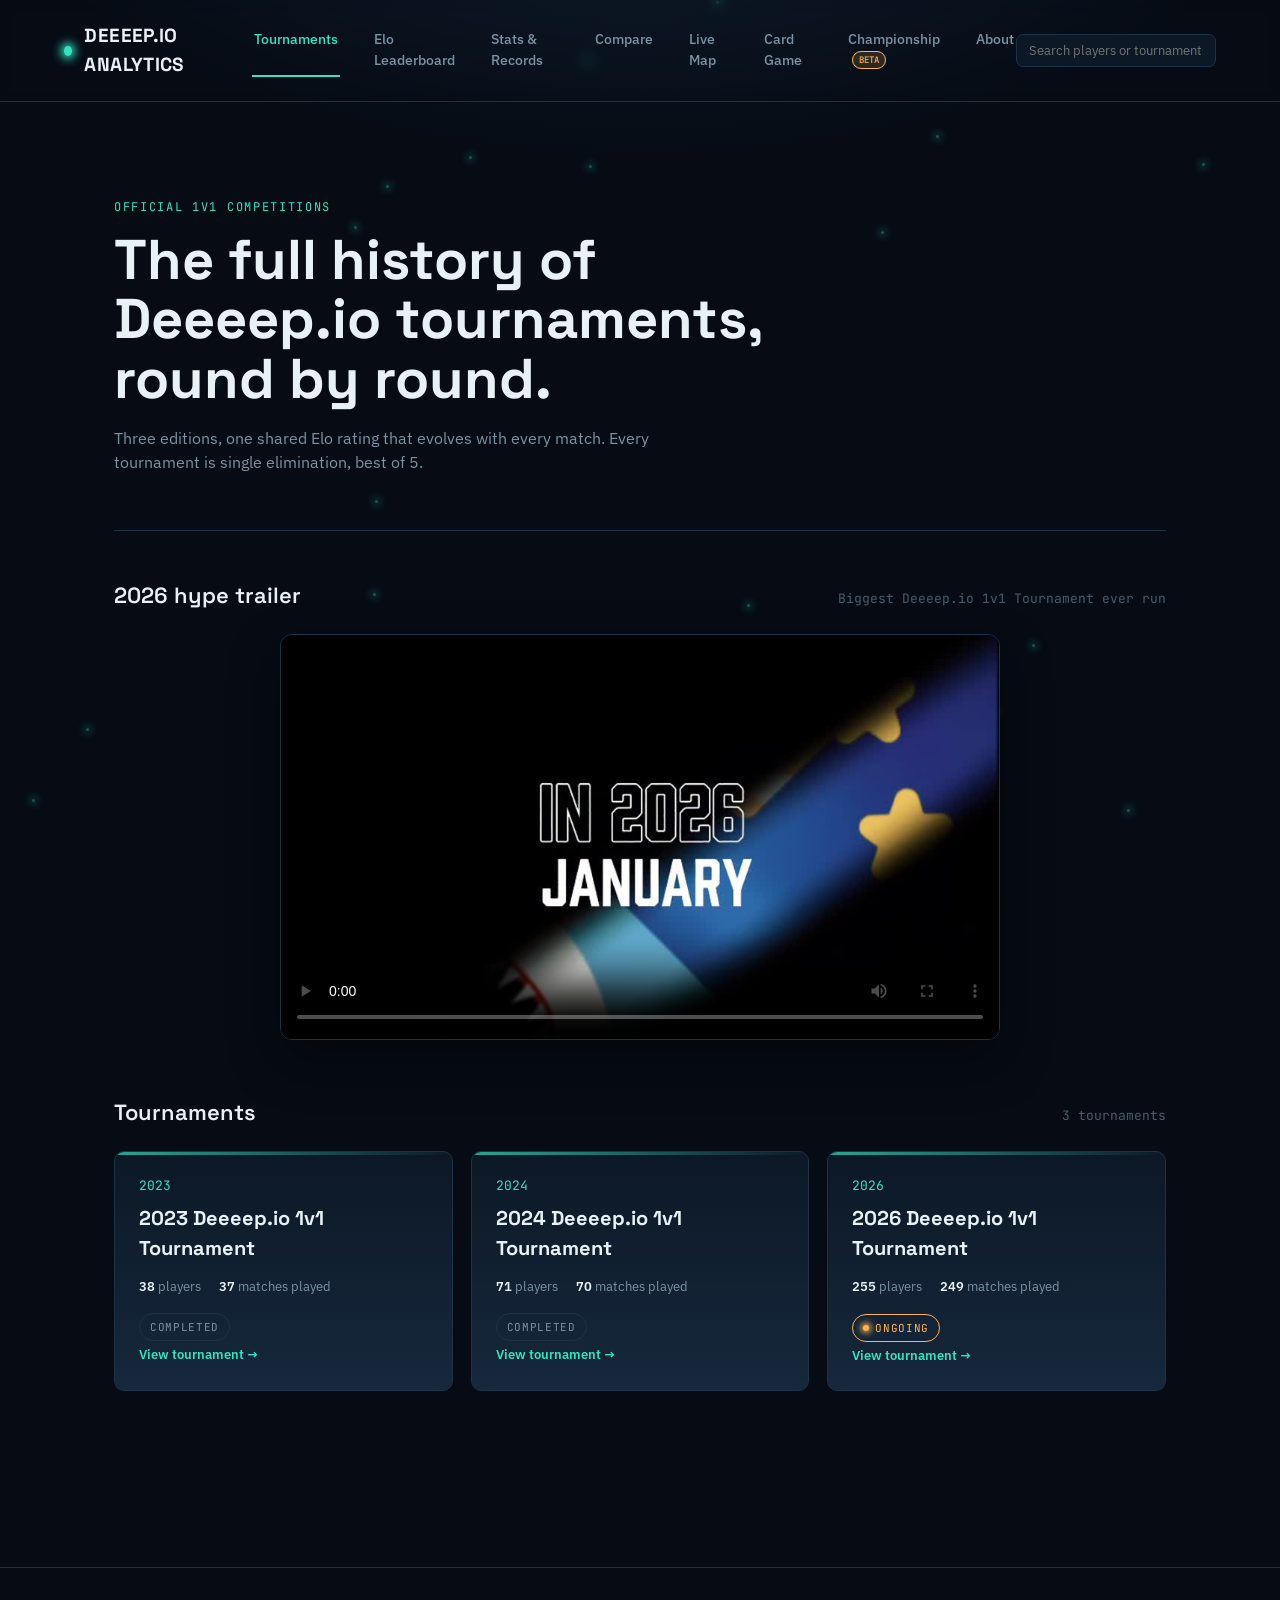
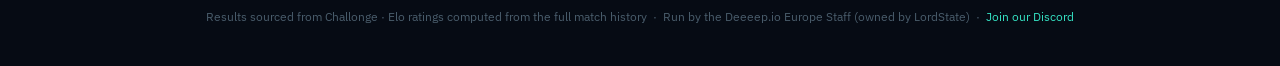
==== index.html @ 0418f947 "Add files via upload" ====
<!DOCTYPE html>
<html lang="en">
<head>
<meta charset="UTF-8">
<meta name="viewport" content="width=device-width, initial-scale=1.0">
<title>Deeeep.io Analytics — Tournaments, Elo & Stats</title>
<meta name="description" content="Official results, Elo rankings and stats for the Deeeep.io 1v1 Tournament — 2023, 2024, and the 256-player 2026 edition.">
<link rel="icon" type="image/png" href="favicon.png">
<link rel="icon" type="image/x-icon" href="favicon.ico">
<meta property="og:type" content="website">
<meta property="og:site_name" content="Deeeep.io Analytics">
<meta property="og:title" content="Deeeep.io Analytics — Tournaments, Elo & Stats">
<meta property="og:description" content="Official results, Elo rankings and stats for the Deeeep.io 1v1 Tournament — 2023, 2024, and the 256-player 2026 edition.">
<meta property="og:image" content="https://deeeep-analytics.netlify.app/og-image.png">
<meta property="og:image:width" content="1200">
<meta property="og:image:height" content="630">
<meta name="twitter:card" content="summary_large_image">
<meta name="twitter:title" content="Deeeep.io Analytics — Tournaments, Elo & Stats">
<meta name="twitter:description" content="Official results, Elo rankings and stats for the Deeeep.io 1v1 Tournament — 2023, 2024, and the 256-player 2026 edition.">
<meta name="twitter:image" content="https://deeeep-analytics.netlify.app/og-image.png">
<link rel="stylesheet" href="style.css">
</head>
<body>

<header class="top">
  <div class="brand"><span class="glow-dot"></span> DEEEEP.IO ANALYTICS</div>
  <nav class="top-nav">
    <a href="index.html" data-page="home">Tournaments</a>
    <a href="leaderboard.html" data-page="leaderboard">Elo Leaderboard</a>
    <a href="stats.html" data-page="stats">Stats &amp; Records</a>
    <a href="compare.html" data-page="compare">Compare</a>
    <a href="live-map.html" data-page="live-map">Live Map</a>
    <a href="card-game.html" data-page="card-game">Card Game</a>
    <a href="championship.html" data-page="championship">Championship <span class="beta-pill">BETA</span></a>
    <a href="about.html" data-page="about">About</a>
  </nav>
</header>

<main>
  <section class="hero">
    <div class="eyebrow">Official 1v1 competitions</div>
    <h1>The full history of Deeeep.io tournaments, round by round.</h1>
    <p class="lead">Three editions, one shared Elo rating that evolves with every match. Every tournament is single elimination, best of 5.</p>
  </section>

  <section>
    <div class="section-head">
      <h2>2026 hype trailer</h2>
      <span class="count">Biggest Deeeep.io 1v1 Tournament ever run</span>
    </div>
    <div class="video-wrap">
      <video controls preload="metadata" poster="video-poster.jpg" playsinline>
        <source src="2026-hype-trailer.mp4" type="video/mp4">
        Your browser doesn't support embedded video — <a href="2026-hype-trailer.mp4">download the trailer</a> instead.
      </video>
    </div>
  </section>

  <section>
    <div class="section-head">
      <h2>Tournaments</h2>
      <span class="count" id="t-count"></span>
    </div>
    <div class="t-grid" id="t-grid"></div>
  </section>
</main>

<footer>Results sourced from Challonge · Elo ratings computed from the full match history &nbsp;·&nbsp; Run by the Deeeep.io Europe Staff (owned by LordState) &nbsp;·&nbsp; <a href="https://discord.gg/UAFnRKsabe" id="discord-link" target="_blank" rel="noopener" style="color:var(--bio-teal);">Join our Discord</a></footer>

<script src="data.js"></script>
<script src="app.js"></script>
<script>
initBioField(document.body);
initGlobalSearch();
renderNav('home');

const grid = document.getElementById('t-grid');
document.getElementById('t-count').textContent = SITE_DATA.tournaments.length + ' tournaments';

SITE_DATA.tournaments.forEach(t => {
  const isLive = t.status === 'Ongoing';
  const card = document.createElement('a');
  card.href = `tournament.html?slug=${t.slug}`;
  card.className = 't-card';
  card.innerHTML = `
    <div class="year">${t.year}</div>
    <h3>${t.name}</h3>
    <div class="stats">
      <div><b>${t.players}</b> players</div>
      <div><b>${t.matchesPlayed}</b> matches played</div>
    </div>
    <span class="status-pill ${isLive ? 'live' : 'done'}">${isLive ? 'Ongoing' : 'Completed'}</span>
    <div class="cta">View tournament →</div>
  `;
  grid.appendChild(card);
});
</script>

</body>
</html>
---- style.css ----
/* ===== Deeeep.io Tournaments — identité "abysses bioluminescentes" ===== */

@import url('https://fonts.googleapis.com/css2?family=Space+Grotesk:wght@500;600;700&family=IBM+Plex+Sans:wght@400;500;600&family=JetBrains+Mono:wght@400;500;600&display=swap');

:root {
  --abyss:       #060B14;
  --deep:        #0C1826;
  --deep-2:      #101F30;
  --surface:     #16283C;
  --bio-teal:    #35E3C4;
  --bio-teal-dim:#1C7A6B;
  --bio-amber:   #FFB454;
  --text:        #E8F1F5;
  --text-muted:  #7C93A3;
  --text-faint:  #4A5D6C;
  --danger:      #FF6B6B;
  --border:      #1C3247;

  --font-display: 'Space Grotesk', sans-serif;
  --font-body: 'IBM Plex Sans', sans-serif;
  --font-mono: 'JetBrains Mono', monospace;
}

* { box-sizing: border-box; }

html { scroll-behavior: smooth; }

body {
  margin: 0;
  background:
    radial-gradient(ellipse 1200px 600px at 50% -10%, var(--deep-2) 0%, var(--abyss) 55%),
    var(--abyss);
  color: var(--text);
  font-family: var(--font-body);
  line-height: 1.5;
  min-height: 100vh;
}

/* ambient bioluminescent particles (pure CSS, subtle, respects reduced-motion) */
.bio-field {
  position: fixed;
  inset: 0;
  pointer-events: none;
  z-index: 0;
  overflow: hidden;
}
.bio-field span {
  position: absolute;
  width: 3px; height: 3px;
  border-radius: 50%;
  background: var(--bio-teal);
  box-shadow: 0 0 8px 2px var(--bio-teal);
  opacity: 0.35;
  animation: drift 18s ease-in-out infinite;
}
@keyframes drift {
  0%, 100% { transform: translateY(0) translateX(0); opacity: 0.15; }
  50% { transform: translateY(-40px) translateX(12px); opacity: 0.5; }
}
@media (prefers-reduced-motion: reduce) {
  .bio-field span { animation: none; }
}

a { color: inherit; text-decoration: none; }

/* ===== Header ===== */
header.top {
  position: relative;
  z-index: 2;
  display: flex;
  align-items: center;
  justify-content: space-between;
  padding: 22px clamp(20px, 5vw, 64px);
  border-bottom: 1px solid var(--border);
  backdrop-filter: blur(6px);
}
.brand {
  display: flex;
  align-items: center;
  gap: 12px;
  font-family: var(--font-display);
  font-weight: 700;
  font-size: 19px;
  letter-spacing: 0.02em;
}
.brand .glow-dot {
  width: 10px; height: 10px;
  border-radius: 50%;
  background: var(--bio-teal);
  box-shadow: 0 0 10px 3px var(--bio-teal);
}
nav.top-nav {
  display: flex;
  gap: clamp(16px, 3vw, 32px);
  font-size: 14px;
  font-weight: 500;
  color: var(--text-muted);
}
nav.top-nav a { transition: color .15s ease; padding: 4px 2px; border-bottom: 2px solid transparent; }
nav.top-nav a:hover, nav.top-nav a.active { color: var(--bio-teal); border-color: var(--bio-teal); }

main { position: relative; z-index: 1; max-width: 1180px; margin: 0 auto; padding: 0 clamp(20px, 5vw, 64px) 80px; }

/* ===== Hero ===== */
.hero {
  padding: clamp(48px, 9vw, 96px) 0 56px;
  border-bottom: 1px solid var(--border);
  margin-bottom: 48px;
}
.hero .eyebrow {
  font-family: var(--font-mono);
  font-size: 12px;
  letter-spacing: 0.14em;
  text-transform: uppercase;
  color: var(--bio-teal);
  margin-bottom: 14px;
}
.hero h1 {
  font-family: var(--font-display);
  font-size: clamp(32px, 5.5vw, 56px);
  font-weight: 700;
  line-height: 1.06;
  margin: 0 0 18px;
  max-width: 18ch;
}
.hero p.lead {
  font-size: 16px;
  color: var(--text-muted);
  max-width: 56ch;
  margin: 0;
}

/* ===== Section headings ===== */
.section-head {
  display: flex;
  align-items: baseline;
  justify-content: space-between;
  margin-bottom: 22px;
}
.section-head h2 {
  font-family: var(--font-display);
  font-size: 22px;
  font-weight: 600;
  margin: 0;
}
.section-head .count {
  font-family: var(--font-mono);
  font-size: 13px;
  color: var(--text-faint);
}

/* ===== Tournament cards ===== */
.t-grid {
  display: grid;
  grid-template-columns: repeat(auto-fit, minmax(260px, 1fr));
  gap: 18px;
  margin-bottom: 56px;
}
.t-card {
  position: relative;
  background: linear-gradient(180deg, var(--deep) 0%, var(--surface) 100%);
  border: 1px solid var(--border);
  border-radius: 10px;
  padding: 24px;
  transition: border-color .18s ease, transform .18s ease;
  overflow: hidden;
}
.t-card::before {
  content: '';
  position: absolute; inset: 0 0 auto 0; height: 3px;
  background: linear-gradient(90deg, var(--bio-teal), transparent);
  opacity: 0.7;
}
.t-card:hover { border-color: var(--bio-teal-dim); transform: translateY(-2px); }
.t-card .year { font-family: var(--font-mono); font-size: 13px; color: var(--bio-teal); }
.t-card h3 { font-family: var(--font-display); font-size: 20px; margin: 8px 0 14px; }
.t-card .stats { display: flex; gap: 18px; font-size: 13px; color: var(--text-muted); margin-bottom: 16px; }
.t-card .stats b { color: var(--text); font-weight: 600; }
.status-pill {
  display: inline-flex; align-items: center; gap: 6px;
  font-family: var(--font-mono); font-size: 11px; text-transform: uppercase; letter-spacing: 0.06em;
  padding: 5px 10px; border-radius: 999px;
  border: 1px solid var(--border);
}
.status-pill.live { color: var(--bio-amber); border-color: var(--bio-amber); }
.status-pill.live::before { content:''; width:6px; height:6px; border-radius:50%; background: var(--bio-amber); box-shadow: 0 0 6px 2px var(--bio-amber); animation: pulse 1.6s ease-in-out infinite; }
.status-pill.done { color: var(--text-muted); }
@keyframes pulse { 0%,100%{opacity:1} 50%{opacity:.3} }
.t-card .cta { margin-top: 4px; font-size: 13px; color: var(--bio-teal); font-weight: 600; }

/* ===== Table generic (classement) ===== */
.table-wrap { border: 1px solid var(--border); border-radius: 10px; overflow: hidden; background: var(--deep); }
table.classement { width: 100%; border-collapse: collapse; font-size: 14px; }
table.classement thead th {
  text-align: left; font-family: var(--font-mono); font-size: 11px; text-transform: uppercase;
  letter-spacing: 0.06em; color: var(--text-faint); padding: 12px 16px; border-bottom: 1px solid var(--border);
  position: sticky; top: 0; background: var(--deep);
}
table.classement td { padding: 12px 16px; border-bottom: 1px solid var(--border); vertical-align: middle; }
table.classement tbody tr:last-child td { border-bottom: none; }
table.classement tbody tr:hover { background: rgba(53,227,196,0.04); }
.rank { font-family: var(--font-mono); color: var(--text-faint); width: 40px; }
.rank.top1 { color: #FFD166; font-weight: 700; }
.rank.top2 { color: #C6D4DE; font-weight: 700; }
.rank.top3 { color: #E08A50; font-weight: 700; }
.player-cell { display: flex; align-items: center; gap: 10px; font-weight: 600; }
.avatar {
  width: 28px; height: 28px; border-radius: 50%;
  background: var(--surface); border: 1px solid var(--border);
  display: flex; align-items: center; justify-content: center;
  font-family: var(--font-mono); font-size: 12px; color: var(--bio-teal);
  flex-shrink: 0; overflow: hidden;
}
.avatar img { width: 100%; height: 100%; object-fit: cover; }
.elo-val { font-family: var(--font-mono); font-weight: 600; color: var(--bio-teal); }
.muted { color: var(--text-muted); }
.search-bar { margin-bottom: 16px; }
.search-bar input {
  width: 100%; max-width: 340px; padding: 10px 14px;
  background: var(--deep); border: 1px solid var(--border); border-radius: 8px;
  color: var(--text); font-family: var(--font-body); font-size: 14px;
}
.search-bar input:focus { outline: none; border-color: var(--bio-teal); }
.search-bar input::placeholder { color: var(--text-faint); }

/* ===== Tournament detail / zones abyssales ===== */
.t-header { padding: 32px 0 24px; border-bottom: 1px solid var(--border); margin-bottom: 32px; }
.back-link { font-size: 13px; color: var(--text-muted); display: inline-flex; align-items: center; gap: 6px; margin-bottom: 18px; }
.back-link:hover { color: var(--bio-teal); }
.t-header h1 { font-family: var(--font-display); font-size: clamp(26px, 4vw, 38px); margin: 0 0 12px; }
.t-header .meta { display: flex; gap: 20px; flex-wrap: wrap; font-size: 13px; color: var(--text-muted); }
.challonge-link {
  display: inline-flex; align-items: center; gap: 6px;
  font-size: 13px; color: var(--bio-teal); border: 1px solid var(--bio-teal-dim);
  padding: 6px 12px; border-radius: 6px; margin-top: 14px;
}
.challonge-link:hover { background: rgba(53,227,196,0.08); }

.zone {
  border-left: 2px solid var(--border);
  padding-left: 24px;
  margin-left: 6px;
  margin-bottom: 40px;
  position: relative;
}
.zone::before {
  content: '';
  position: absolute; left: -7px; top: 2px;
  width: 12px; height: 12px; border-radius: 50%;
  background: var(--abyss); border: 2px solid var(--bio-teal);
  box-shadow: 0 0 10px 2px rgba(53,227,196,0.5);
}
.zone-label {
  font-family: var(--font-mono); font-size: 12px; text-transform: uppercase; letter-spacing: 0.08em;
  color: var(--bio-teal); margin-bottom: 4px;
}
.zone-title { font-family: var(--font-display); font-size: 18px; font-weight: 600; margin-bottom: 16px; }
.match-grid { display: grid; grid-template-columns: repeat(auto-fill, minmax(280px, 1fr)); gap: 10px; }
.match-card {
  background: var(--deep); border: 1px solid var(--border); border-radius: 8px; padding: 12px 14px;
}
.match-card .row { display: flex; align-items: center; justify-content: space-between; padding: 5px 0; font-size: 14px; }
.match-card .row .name { display: flex; align-items: center; gap: 8px; }
.match-card .row.winner .name { color: var(--bio-teal); font-weight: 600; }
.match-card .row .score { font-family: var(--font-mono); font-size: 13px; color: var(--text-muted); }
.match-card .row.winner .score { color: var(--bio-teal); }
.match-card .elo-shift { font-family: var(--font-mono); font-size: 11px; }
.elo-shift.up { color: #6FE6A0; }
.elo-shift.down { color: var(--danger); }
.match-card hr { border: none; border-top: 1px solid var(--border); margin: 2px 0; }

/* ===== Player detail ===== */
.player-header { display: flex; align-items: center; gap: 18px; padding: 32px 0; border-bottom: 1px solid var(--border); margin-bottom: 32px; }
.player-header .avatar { width: 64px; height: 64px; font-size: 22px; }
.player-header h1 { font-family: var(--font-display); font-size: 28px; margin: 0 0 6px; }
.player-header .sub { color: var(--text-muted); font-size: 14px; display: flex; gap: 16px; }
.aka-note { color: var(--text-faint); font-size: 12px; margin-top: 8px; }
.aka-note a { color: var(--bio-teal); }
.history-list { display: flex; flex-direction: column; gap: 8px; }

/* ===== Elo chart ===== */
.chart-card {
  border: 1px solid var(--border); border-radius: 10px; background: var(--deep);
  padding: 18px 18px 8px;
}
.elo-chart { width: 100%; height: auto; display: block; }
.chart-grid { stroke: var(--border); stroke-width: 1; }
.chart-axis { fill: var(--text-faint); font-family: var(--font-mono); font-size: 10px; }
.chart-line { fill: none; stroke: var(--bio-teal); stroke-width: 2; }
.chart-dot { fill: var(--abyss); stroke: var(--bio-teal); stroke-width: 2; }
.chart-dot.start { stroke: var(--text-faint); }
.chart-dot.end { fill: var(--bio-teal); stroke: var(--bio-teal); }

.stat-grid { display: grid; grid-template-columns: repeat(3, 1fr); gap: 14px; margin-bottom: 24px; }
.stat-box { border: 1px solid var(--border); background: var(--deep); border-radius: 10px; padding: 16px; }
.stat-box .label { font-family: var(--font-mono); font-size: 11px; text-transform: uppercase; letter-spacing: .06em; color: var(--text-faint); margin-bottom: 6px; }
.stat-box .value { font-family: var(--font-display); font-size: 22px; font-weight: 700; }
.stat-box .sub { font-size: 12px; color: var(--text-muted); margin-top: 4px; }

.fact-card {
  border: 1px solid var(--border); background: linear-gradient(180deg, var(--deep) 0%, var(--surface) 100%);
  border-radius: 10px; padding: 20px; margin-bottom: 14px;
}
.fact-card .fact-label { font-family: var(--font-mono); font-size: 11px; text-transform: uppercase; letter-spacing: .06em; color: var(--bio-amber); margin-bottom: 8px; }
.fact-card p { margin: 0; font-size: 15px; }
.fact-card b { color: var(--bio-teal); }

.compare-table th, .compare-table td { text-align: center; }
.compare-table td:first-child, .compare-table th:first-child { text-align: left; }

@media (max-width: 720px) {
  .stat-grid { grid-template-columns: 1fr 1fr; }
}

.flag-icon { border-radius: 2px; vertical-align: middle; display: inline-block; }

/* ===== Badges ===== */
.badge-row { display: flex; flex-wrap: wrap; gap: 8px; margin-top: 10px; }
.badge {
  display: inline-flex; align-items: center; gap: 5px;
  font-family: var(--font-mono); font-size: 11px; text-transform: uppercase; letter-spacing: .04em;
  padding: 5px 10px; border-radius: 999px; border: 1px solid var(--bio-teal-dim);
  color: var(--bio-teal); background: rgba(53,227,196,0.06);
}
.badge.gold { border-color: #FFD166; color: #FFD166; background: rgba(255,209,102,0.08); }

/* ===== Mini bracket path ===== */
.path-row { display: flex; align-items: center; gap: 14px; padding: 10px 0; border-bottom: 1px solid var(--border); }
.path-row:last-child { border-bottom: none; }
.path-row .path-tname { font-size: 13px; color: var(--text-muted); width: 140px; flex-shrink: 0; }
.path-dots { display: flex; gap: 5px; flex-wrap: wrap; }
.path-dot {
  width: 22px; height: 22px; border-radius: 5px;
  display: flex; align-items: center; justify-content: center;
  font-family: var(--font-mono); font-size: 10px; font-weight: 600;
  border: 1px solid var(--border);
}
.path-dot.win { background: rgba(111,230,160,0.15); border-color: #6FE6A0; color: #6FE6A0; }
.path-dot.loss { background: rgba(255,107,107,0.15); border-color: var(--danger); color: var(--danger); }

/* ===== Bracket tree view ===== */
.bracket-scroll { overflow-x: auto; padding-bottom: 12px; }
.bracket-tree { position: relative; min-width: max-content; }
.bracket-col-titles { display: flex; position: sticky; top: 0; z-index: 3; background: var(--abyss); padding-bottom: 10px; }
.bracket-col-title-fixed {
  font-family: var(--font-mono); font-size: 11px; text-transform: uppercase; letter-spacing: .06em;
  color: var(--text-faint); text-align: center; flex-shrink: 0;
}
.bracket-svg-wrap { position: relative; }
.bracket-connector { fill: none; stroke: var(--border); stroke-width: 1.5; }
.bracket-match-abs {
  position: absolute; background: var(--deep); border: 1px solid var(--border); border-radius: 6px;
  padding: 6px 10px; font-size: 12px; box-sizing: border-box; transition: border-color .15s ease;
}
.bracket-match-abs .brow { display: flex; justify-content: space-between; padding: 3px 0; align-items: center; gap: 6px; }
.bracket-match-abs .brow a { overflow: hidden; text-overflow: ellipsis; white-space: nowrap; color: inherit; text-decoration: none; }
.bracket-match-abs .brow a:hover { text-decoration: underline; color: var(--bio-teal); }
.bracket-match-abs .brow.win { color: var(--bio-teal); font-weight: 600; }
.bracket-match-abs .brow.dim { color: var(--text-faint); }
.bracket-match-abs.is-upset-b { border-color: rgba(255,180,84,0.45); }
.view-toggle { display: flex; gap: 8px; margin-bottom: 20px; }
.view-toggle button {
  font-family: var(--font-mono); font-size: 12px; padding: 7px 14px; border-radius: 6px;
  border: 1px solid var(--border); background: var(--deep); color: var(--text-muted); cursor: pointer;
}
.view-toggle button.active { border-color: var(--bio-teal); color: var(--bio-teal); }
.filter-highlight { outline: 2px solid var(--bio-amber); }
.filter-dim { opacity: 0.25; }

/* ===== Compare page ===== */
.compare-pick { display: grid; grid-template-columns: 1fr auto 1fr; gap: 16px; align-items: center; margin-bottom: 32px; }
.compare-pick .vs { font-family: var(--font-display); font-size: 20px; color: var(--text-faint); text-align: center; }
.compare-pick select, .search-bar input {
  width: 100%; padding: 10px 14px; background: var(--deep); border: 1px solid var(--border);
  border-radius: 8px; color: var(--text); font-family: var(--font-body); font-size: 14px;
}
.compare-pick select:focus { outline: none; border-color: var(--bio-teal); }
.compare-grid { display: grid; grid-template-columns: 1fr 1fr; gap: 14px; margin-bottom: 24px; }
.compare-box { border: 1px solid var(--border); background: var(--deep); border-radius: 10px; padding: 18px; text-align: center; }
.compare-box .name { font-family: var(--font-display); font-size: 18px; margin-bottom: 12px; }
.compare-box .metric { display: flex; justify-content: space-between; padding: 6px 0; font-size: 13px; border-top: 1px solid var(--border); }
.compare-box .metric b { color: var(--bio-teal); }
.compare-box .metric.better b { color: #FFD166; }

/* ===== Global search (header) ===== */
.search-wrap { position: relative; }
.search-wrap input {
  width: 200px; padding: 7px 12px; background: var(--deep); border: 1px solid var(--border);
  border-radius: 7px; color: var(--text); font-family: var(--font-body); font-size: 13px;
}
.search-wrap input:focus { outline: none; border-color: var(--bio-teal); width: 240px; }
.search-results {
  position: absolute; top: 36px; right: 0; width: 260px; max-height: 320px; overflow-y: auto;
  background: var(--deep-2); border: 1px solid var(--border); border-radius: 8px; z-index: 20;
  display: none; box-shadow: 0 8px 24px rgba(0,0,0,0.4);
}
.search-results.open { display: block; }
.search-results a { display: block; padding: 9px 12px; font-size: 13px; border-bottom: 1px solid var(--border); }
.search-results a:hover { background: rgba(53,227,196,0.06); color: var(--bio-teal); }
.search-results .tag { font-size: 10px; color: var(--text-faint); font-family: var(--font-mono); margin-left: 6px; }

/* ===== About page ===== */
.about-block { margin-bottom: 32px; }
.about-block h3 { font-family: var(--font-display); font-size: 17px; margin-bottom: 10px; color: var(--bio-teal); }
.about-block p, .about-block li { color: var(--text-muted); font-size: 14px; line-height: 1.7; }
.about-block ul { padding-left: 20px; }

.upset-tag {
  font-family: var(--font-mono); font-size: 10px; color: var(--bio-amber);
  text-transform: uppercase; letter-spacing: .04em; margin-bottom: 6px;
}
.match-card.is-upset { border-color: rgba(255,180,84,0.4); }
.zone-title .upset-count { font-size: 12px; font-weight: 500; color: var(--bio-amber); font-family: var(--font-mono); text-transform: none; letter-spacing: 0; }
.sim-input {
  padding: 10px 14px; background: var(--deep); border: 1px solid var(--border); border-radius: 8px;
  color: var(--text); font-family: var(--font-mono); font-size: 16px; text-align: center;
}
.sim-input:focus { outline: none; border-color: var(--bio-teal); }

/* ===== World map ===== */
.world-map-svg { width: 100%; height: auto; display: block; }
.map-grid { stroke: var(--border); stroke-width: 0.5; }
.map-land { fill: var(--surface); stroke: var(--border); stroke-width: 0.6; }
.map-dot { fill: var(--bio-teal); fill-opacity: 0.75; stroke: var(--bio-teal); stroke-width: 1; cursor: pointer; animation: mapPulse 3s ease-in-out infinite; }
.map-dot:hover { fill-opacity: 1; }
@keyframes mapPulse { 0%,100% { filter: drop-shadow(0 0 2px var(--bio-teal)); } 50% { filter: drop-shadow(0 0 8px var(--bio-teal)); } }
@media (prefers-reduced-motion: reduce) { .map-dot { animation: none; } }

footer {
  position: relative; z-index: 1;
  text-align: center; padding: 40px 20px; color: var(--text-faint); font-size: 12px;
  border-top: 1px solid var(--border); margin-top: 40px;
}

/* ===== Guess the Match ===== */
.guess-card {
  max-width: 640px; margin: 0 auto 48px; background: var(--deep); border: 1px solid var(--border);
  border-radius: 14px; padding: 28px;
}
.guess-meta { font-family: var(--font-mono); font-size: 12px; color: var(--text-faint); text-align: center; margin-bottom: 18px; }
.guess-sub { font-family: var(--font-mono); font-size: 11px; color: var(--text-faint); text-align: center; }
.hilo-elo-inline { font-family: var(--font-mono); font-size: 12px; opacity: 0.7; }
.guess-vs { display: flex; align-items: center; justify-content: center; gap: 24px; margin-bottom: 28px; }
.guess-player { display: flex; flex-direction: column; align-items: center; gap: 8px; }
.guess-player .avatar { width: 48px; height: 48px; font-size: 16px; }
.guess-pname { font-family: var(--font-display); font-weight: 600; font-size: 16px; }
.guess-vs-label { font-family: var(--font-mono); font-size: 13px; color: var(--text-faint); }
.guess-q { margin-bottom: 22px; }
.guess-q-label { font-size: 14px; color: var(--text-muted); margin-bottom: 10px; }
.guess-opts { display: flex; gap: 10px; flex-wrap: wrap; }
.guess-opt {
  flex: 1; min-width: 120px; padding: 12px 14px; border-radius: 8px; border: 1px solid var(--border);
  background: var(--abyss); color: var(--text); font-family: var(--font-body); font-size: 14px; cursor: pointer;
  transition: border-color .15s ease, background .15s ease;
}
.guess-opt:hover:not(:disabled) { border-color: var(--bio-teal-dim); }
.guess-opt.selected { border-color: var(--bio-teal); background: rgba(53,227,196,0.08); }
.guess-opt.correct { border-color: #6FE6A0; background: rgba(111,230,160,0.12); color: #6FE6A0; }
.guess-opt.incorrect { border-color: var(--danger); background: rgba(255,107,107,0.1); color: var(--danger); }
.guess-opt:disabled { cursor: default; }
#guess-submit { width: 100%; justify-content: center; margin-top: 4px; }
.guess-outcome { margin-top: 24px; text-align: center; border-top: 1px solid var(--border); padding-top: 22px; }
.guess-score { font-family: var(--font-mono); font-size: 14px; color: var(--text-muted); margin-bottom: 10px; }
.guess-card-preview { display: flex; justify-content: center; margin: 16px 0; }
.card-canvas-small { max-width: 200px; border-radius: 12px; box-shadow: 0 12px 30px rgba(0,0,0,0.5); }

.collection-grid { display: grid; grid-template-columns: repeat(auto-fill, minmax(140px, 1fr)); gap: 10px; }
.collection-chip {
  display: flex; flex-direction: column; align-items: flex-start; gap: 4px;
  background: var(--deep); border: 1px solid var(--border); border-radius: 8px; padding: 12px 14px;
  cursor: pointer; text-align: left;
}
.collection-chip:hover { background: var(--surface); }
.collection-chip-tier { font-family: var(--font-mono); font-size: 10px; text-transform: uppercase; letter-spacing: .05em; }
.collection-chip-name { font-family: var(--font-display); font-weight: 600; font-size: 14px; color: var(--text); }

.hilo-row { display: flex; align-items: center; justify-content: center; gap: 24px; }
.hilo-side { display: flex; flex-direction: column; align-items: center; gap: 8px; padding: 18px; border-radius: 10px; min-width: 160px; }
.hilo-side .avatar { width: 48px; height: 48px; font-size: 16px; }
.hilo-ref { background: rgba(53,227,196,0.05); border: 1px solid var(--bio-teal-dim); }
.hilo-tag { font-family: var(--font-mono); font-size: 10px; text-transform: uppercase; color: var(--bio-teal); letter-spacing: .06em; }
.hilo-elo { font-family: var(--font-mono); font-size: 24px; font-weight: 700; color: var(--bio-teal); }
.hilo-hidden { color: var(--text-faint); }

/* ===== Video embed ===== */
.video-wrap {
  max-width: 720px; margin: 0 auto 56px; border-radius: 12px; overflow: hidden;
  border: 1px solid var(--border); box-shadow: 0 20px 50px rgba(0,0,0,0.4);
  background: var(--deep);
}
.video-wrap video { width: 100%; height: auto; display: block; }

/* ===== Championship ===== */
.beta-pill {
  font-family: var(--font-mono); font-size: 9px; padding: 2px 6px; border-radius: 999px;
  background: rgba(255,180,84,0.15); color: var(--bio-amber); border: 1px solid var(--bio-amber);
  margin-left: 4px; vertical-align: middle;
}
.champ-controls { display: flex; gap: 20px; flex-wrap: wrap; margin-bottom: 24px; align-items: flex-end; }
.champ-controls label { display: flex; flex-direction: column; gap: 6px; font-size: 12px; color: var(--text-muted); font-family: var(--font-mono); text-transform: uppercase; letter-spacing: .04em; }
.cc-textarea {
  width: 100%; max-width: 480px; background: var(--deep); border: 1px solid var(--border); border-radius: 8px;
  color: var(--text); font-family: var(--font-mono); font-size: 13px; padding: 12px 14px; resize: vertical;
}
.cc-textarea:focus { outline: none; border-color: var(--bio-teal); }
.champ-week { margin-bottom: 20px; border: 1px solid var(--border); border-radius: 10px; padding: 16px; background: var(--deep); }
.champ-week-title { font-family: var(--font-display); font-weight: 600; font-size: 15px; margin-bottom: 12px; }
.champ-pairs { display: grid; grid-template-columns: repeat(auto-fill, minmax(220px,1fr)); gap: 8px; }
.champ-pair {
  display: flex; align-items: center; justify-content: space-between; gap: 8px;
  background: var(--abyss); border: 1px solid var(--border); border-radius: 6px; padding: 8px 12px; font-size: 13px;
}
.champ-result-row { display: flex; align-items: center; gap: 10px; margin-bottom: 8px; flex-wrap: wrap; }
.champ-result-label { font-family: var(--font-mono); font-size: 11px; color: var(--text-faint); width: 90px; flex-shrink: 0; }
.champ-result-btn { flex: 1; min-width: 140px; padding: 8px 12px; font-size: 13px; }

@media (max-width: 640px) {
  nav.top-nav { gap: 14px; font-size: 13px; }
  table.classement thead th:nth-child(4), table.classement td:nth-child(4) { display: none; }
}

/* ===== Player card (collectible-card generator) ===== */
.card-actions { display: flex; align-items: center; gap: 12px; margin: -8px 0 28px; flex-wrap: wrap; }
.card-tier-chip {
  font-family: var(--font-mono); font-size: 11px; font-weight: 600; text-transform: uppercase; letter-spacing: .06em;
  padding: 6px 12px; border-radius: 999px; border: 1px solid; background: rgba(255,255,255,0.03);
}
.card-download-btn {
  font-family: var(--font-body); font-size: 13px; font-weight: 600; color: var(--abyss);
  background: var(--bio-teal); border: none; border-radius: 8px; padding: 9px 16px;
  cursor: pointer; transition: opacity .15s ease, transform .1s ease;
}
.card-download-btn:hover { opacity: 0.88; }
.card-download-btn:active { transform: scale(0.98); }
.card-download-btn:disabled { opacity: 0.6; cursor: default; }

.card-modal-overlay {
  position: fixed; inset: 0; z-index: 50; background: rgba(3,7,12,0.72); backdrop-filter: blur(4px);
  display: flex; align-items: center; justify-content: center; padding: 24px;
}
.card-modal {
  position: relative; background: var(--deep); border: 1px solid var(--border); border-radius: 16px;
  padding: 20px; display: flex; flex-direction: column; align-items: center; gap: 16px;
  max-height: 92vh; overflow-y: auto;
}
.card-modal-preview canvas { max-width: min(72vw, 340px); max-height: 68vh; width: auto; height: auto; display: block; border-radius: 14px; }
.card-modal-close {
  position: absolute; top: 10px; right: 12px; background: none; border: none; color: var(--text-muted);
  font-size: 22px; line-height: 1; cursor: pointer; padding: 4px;
}
.card-modal-close:hover { color: var(--text); }
.card-modal-download {
  font-family: var(--font-body); font-size: 14px; font-weight: 600; color: var(--abyss);
  background: var(--bio-teal); border: none; border-radius: 8px; padding: 11px 22px; cursor: pointer;
}
.card-modal-download:disabled { opacity: 0.7; cursor: default; }
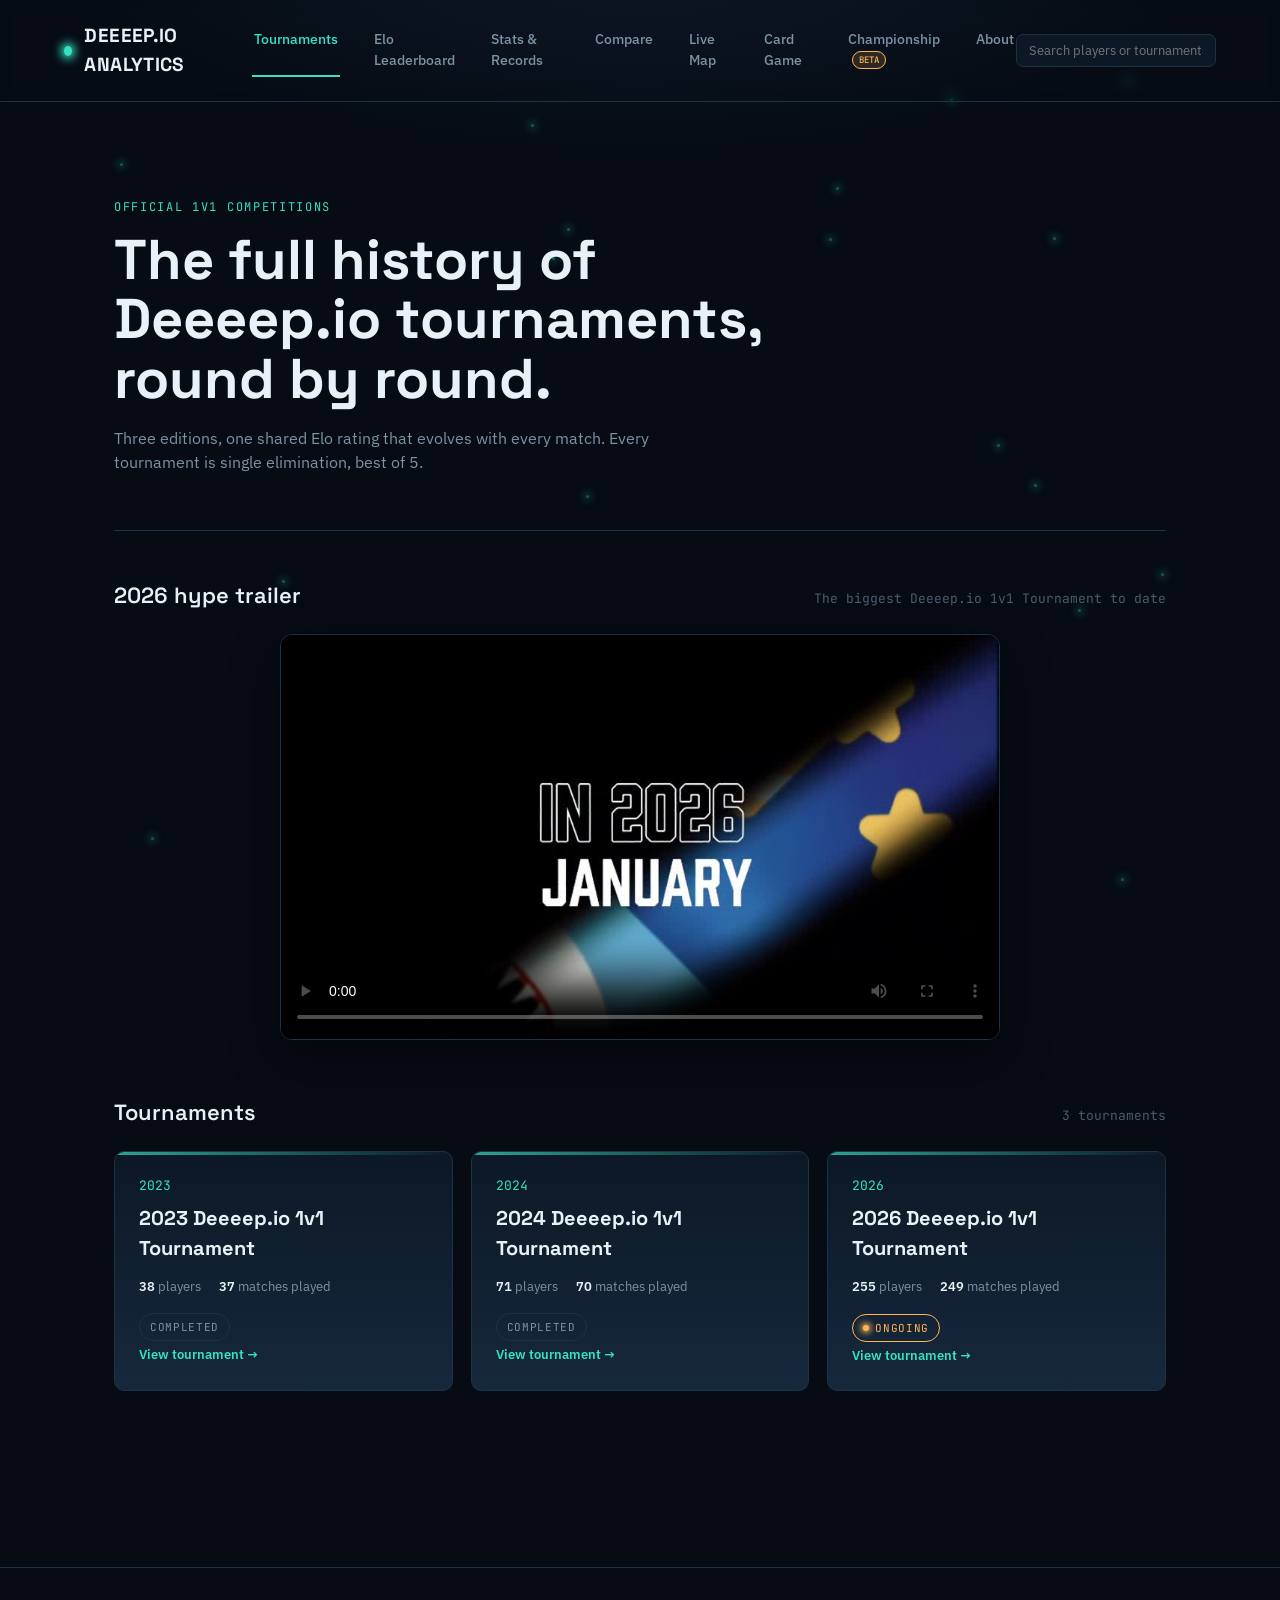
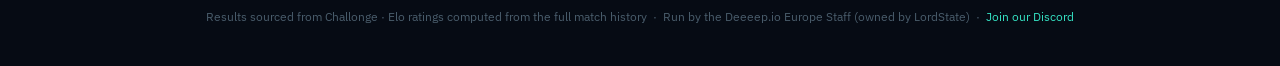
==== commit fb657ecf: "Add files via upload" ====
--- a/index.html
+++ b/index.html
@@ -46,7 +46,7 @@
   <section>
     <div class="section-head">
       <h2>2026 hype trailer</h2>
-      <span class="count">Biggest Deeeep.io 1v1 Tournament ever run</span>
+      <span class="count">The biggest Deeeep.io 1v1 Tournament to date</span>
     </div>
     <div class="video-wrap">
       <video controls preload="metadata" poster="video-poster.jpg" playsinline>
--- a/style.css
+++ b/style.css
@@ -514,6 +514,32 @@
 .champ-result-label { font-family: var(--font-mono); font-size: 11px; color: var(--text-faint); width: 90px; flex-shrink: 0; }
 .champ-result-btn { flex: 1; min-width: 140px; padding: 8px 12px; font-size: 13px; }
 
+/* ===== Season diagram ===== */
+.season-diagram-card { border: 1px solid var(--border); background: var(--deep); border-radius: 12px; padding: 24px; margin-bottom: 40px; }
+.season-diagram-legend { display: flex; gap: 24px; flex-wrap: wrap; font-size: 12px; color: var(--text-muted); margin-bottom: 20px; }
+.season-diagram-legend span { display: inline-flex; align-items: center; gap: 6px; }
+.sd-dot { width: 9px; height: 9px; border-radius: 50%; display: inline-block; }
+.sd-dot.sd-played { background: var(--bio-teal); }
+.sd-dot.sd-skipped { background: var(--text-faint); }
+.season-track { display: grid; grid-template-columns: repeat(6, 1fr); gap: 10px; margin-bottom: 24px; }
+.season-month {
+  border: 1px solid var(--border); border-radius: 8px; padding: 10px 8px; text-align: center;
+  background: var(--abyss);
+}
+.season-month.played { border-color: var(--bio-teal-dim); }
+.season-month-label { font-family: var(--font-mono); font-size: 11px; color: var(--text-muted); margin-bottom: 8px; }
+.season-weeks { display: flex; justify-content: center; gap: 4px; }
+.season-week-dot { width: 8px; height: 8px; border-radius: 50%; background: var(--bio-teal); box-shadow: 0 0 6px 1px rgba(53,227,196,0.5); }
+.skipped-weeks { color: var(--text-faint); font-family: var(--font-mono); font-size: 13px; }
+.season-arrow-row {
+  display: flex; flex-wrap: wrap; gap: 10px; align-items: center; justify-content: center;
+  font-size: 12px; color: var(--text-muted); font-family: var(--font-mono); text-align: center;
+  border-top: 1px solid var(--border); padding-top: 18px;
+}
+@media (max-width: 640px) {
+  .season-track { grid-template-columns: repeat(3, 1fr); }
+}
+
 @media (max-width: 640px) {
   nav.top-nav { gap: 14px; font-size: 13px; }
   table.classement thead th:nth-child(4), table.classement td:nth-child(4) { display: none; }
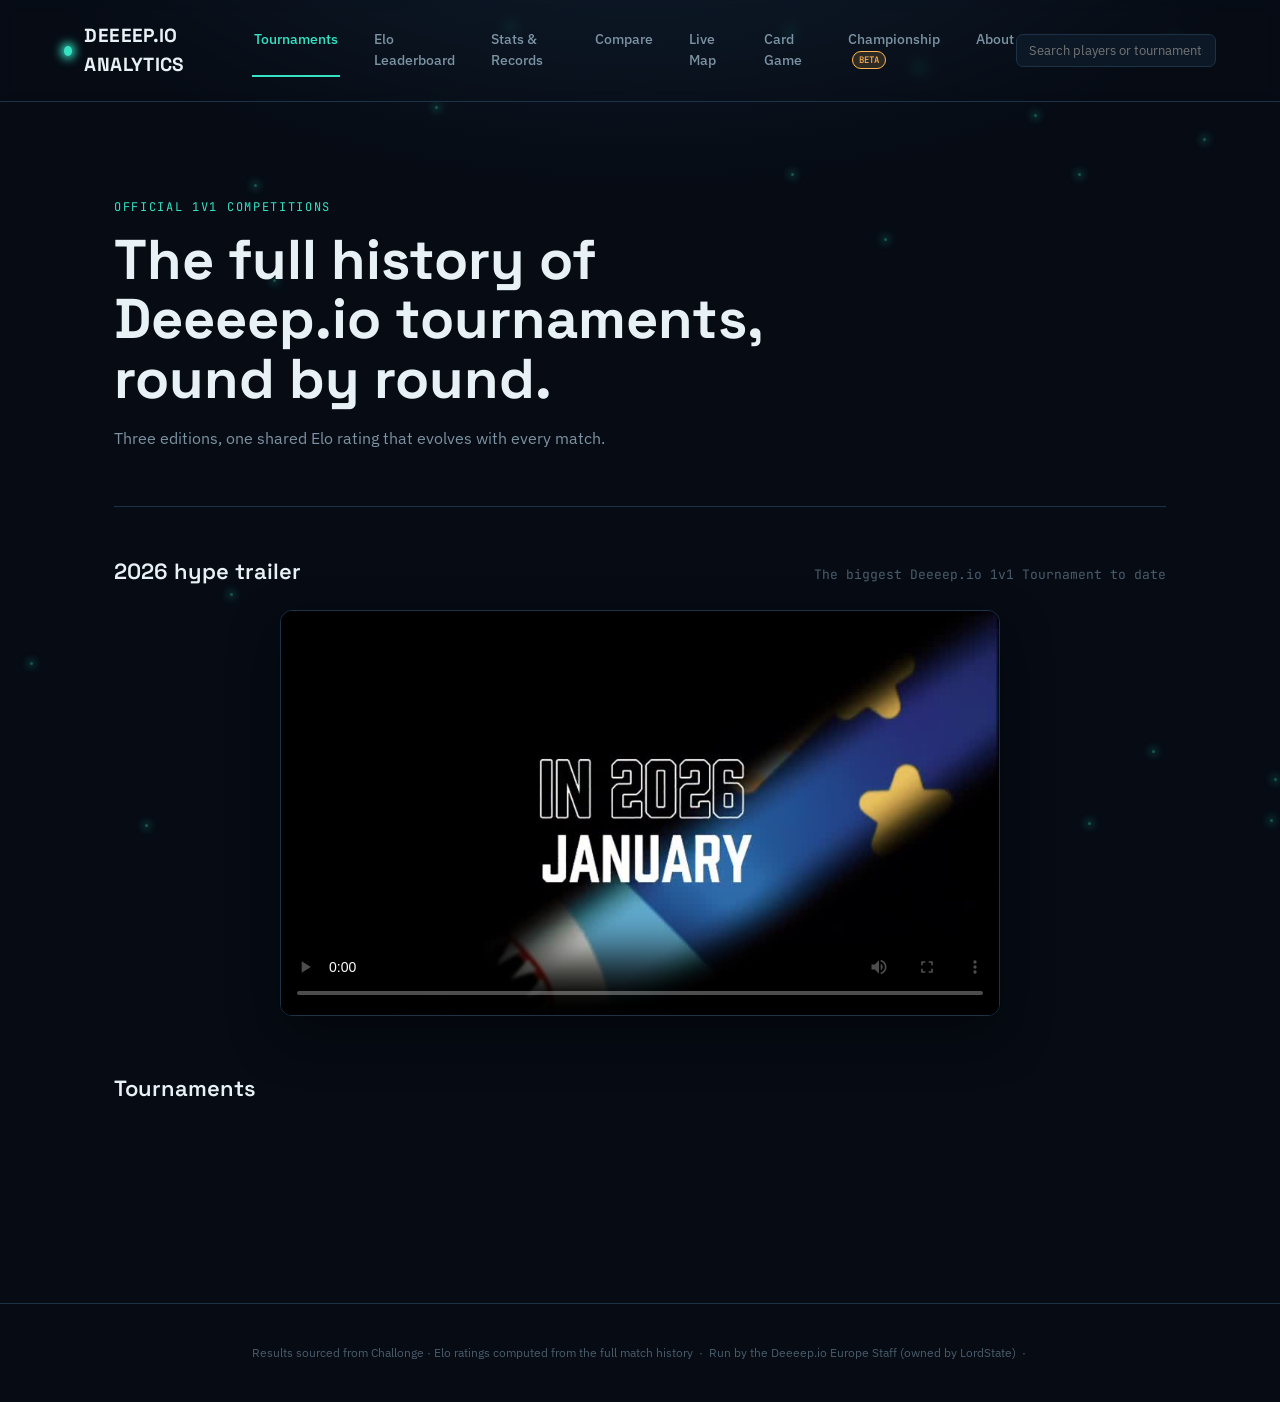
==== commit 73a13636: "Remove sentence from hero lead on index.html: remove 'Every tournament is single elimination, best o" ====
--- a/index.html
+++ b/index.html
@@ -40,7 +40,7 @@
   <section class="hero">
     <div class="eyebrow">Official 1v1 competitions</div>
     <h1>The full history of Deeeep.io tournaments, round by round.</h1>
-    <p class="lead">Three editions, one shared Elo rating that evolves with every match. Every tournament is single elimination, best of 5.</p>
+    <p class="lead">Three editions, one shared Elo rating that evolves with every match.</p>
   </section>
 
   <section>
@@ -65,7 +65,7 @@
   </section>
 </main>
 
-<footer>Results sourced from Challonge · Elo ratings computed from the full match history &nbsp;·&nbsp; Run by the Deeeep.io Europe Staff (owned by LordState) &nbsp;·&nbsp; <a href="https://discord.gg/UAFnRKsabe" id="discord-link" target="_blank" rel="noopener" style="color:var(--bio-teal);">Join our Discord</a></footer>
+<footer>Results sourced from Challonge · Elo ratings computed from the full match history &nbsp;·&nbsp; Run by the Deeeep.io Europe Staff (owned by LordState) &nbsp;·&nbsp; <a href="https://dis...
 
 <script src="data.js"></script>
 <script src="app.js"></script>
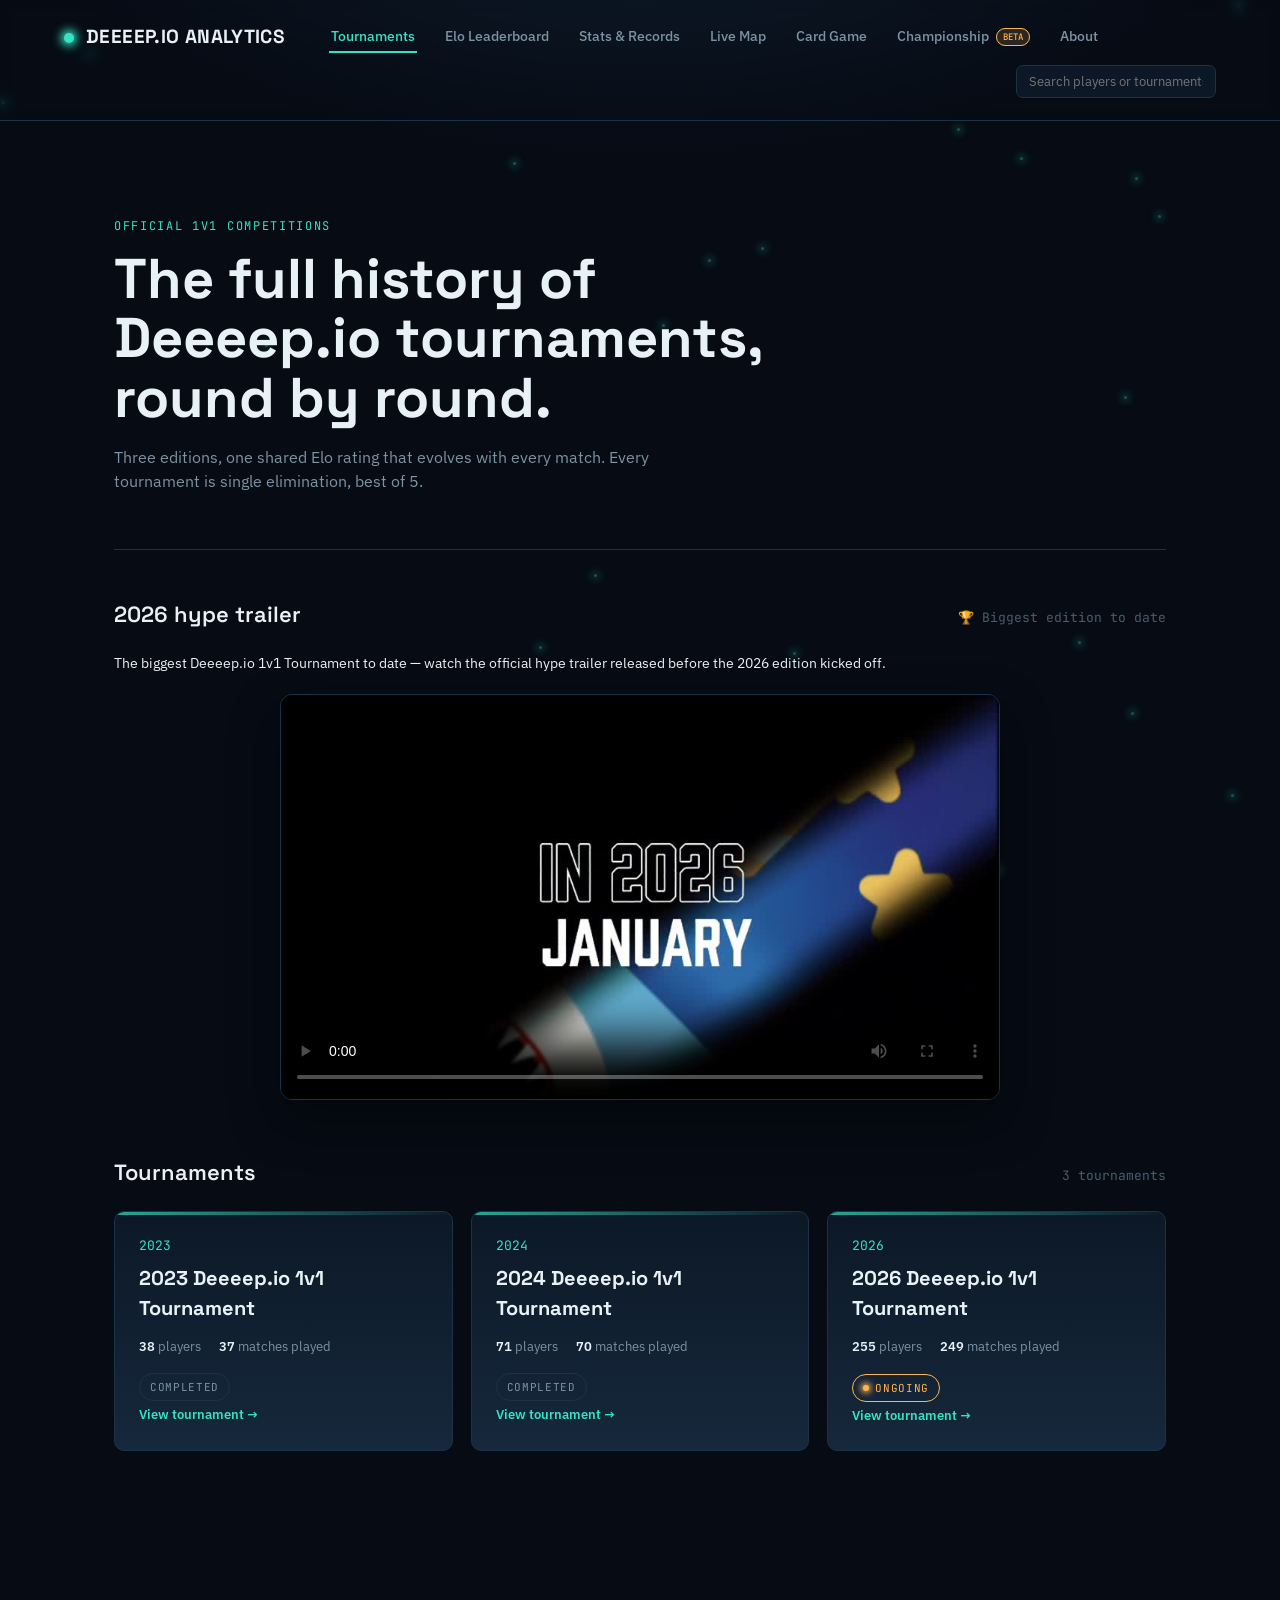
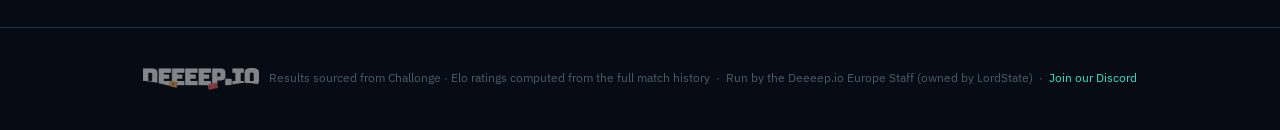
==== commit 3eb173cf: "Add files via upload" ====
--- a/index.html
+++ b/index.html
@@ -28,7 +28,6 @@
     <a href="index.html" data-page="home">Tournaments</a>
     <a href="leaderboard.html" data-page="leaderboard">Elo Leaderboard</a>
     <a href="stats.html" data-page="stats">Stats &amp; Records</a>
-    <a href="compare.html" data-page="compare">Compare</a>
     <a href="live-map.html" data-page="live-map">Live Map</a>
     <a href="card-game.html" data-page="card-game">Card Game</a>
     <a href="championship.html" data-page="championship">Championship <span class="beta-pill">BETA</span></a>
@@ -40,14 +39,15 @@
   <section class="hero">
     <div class="eyebrow">Official 1v1 competitions</div>
     <h1>The full history of Deeeep.io tournaments, round by round.</h1>
-    <p class="lead">Three editions, one shared Elo rating that evolves with every match.</p>
+    <p class="lead">Three editions, one shared Elo rating that evolves with every match. Every tournament is single elimination, best of 5.</p>
   </section>
 
   <section>
     <div class="section-head">
       <h2>2026 hype trailer</h2>
-      <span class="count">The biggest Deeeep.io 1v1 Tournament to date</span>
+      <span class="count">🏆 Biggest edition to date</span>
     </div>
+    <p class="lead" style="font-size:14px; margin-bottom:20px;">The biggest Deeeep.io 1v1 Tournament to date — watch the official hype trailer released before the 2026 edition kicked off.</p>
     <div class="video-wrap">
       <video controls preload="metadata" poster="video-poster.jpg" playsinline>
         <source src="2026-hype-trailer.mp4" type="video/mp4">
@@ -65,7 +65,7 @@
   </section>
 </main>
 
-<footer>Results sourced from Challonge · Elo ratings computed from the full match history &nbsp;·&nbsp; Run by the Deeeep.io Europe Staff (owned by LordState) &nbsp;·&nbsp; <a href="https://dis...
+<footer><img src="game-icons.png" alt="" style="height:22px; opacity:0.5; vertical-align:middle; margin-right:10px;">Results sourced from Challonge · Elo ratings computed from the full match history &nbsp;·&nbsp; Run by the Deeeep.io Europe Staff (owned by LordState) &nbsp;·&nbsp; <a href="https://discord.gg/UAFnRKsabe" id="discord-link" target="_blank" rel="noopener" style="color:var(--bio-teal);">Join our Discord</a></footer>
 
 <script src="data.js"></script>
 <script src="app.js"></script>
--- a/style.css
+++ b/style.css
@@ -69,7 +69,8 @@
   z-index: 2;
   display: flex;
   align-items: center;
-  justify-content: space-between;
+  flex-wrap: wrap;
+  row-gap: 12px;
   padding: 22px clamp(20px, 5vw, 64px);
   border-bottom: 1px solid var(--border);
   backdrop-filter: blur(6px);
@@ -91,10 +92,13 @@
 }
 nav.top-nav {
   display: flex;
-  gap: clamp(16px, 3vw, 32px);
+  flex-wrap: wrap;
+  row-gap: 8px;
+  gap: clamp(14px, 2.2vw, 26px);
   font-size: 14px;
   font-weight: 500;
   color: var(--text-muted);
+  margin-left: clamp(20px, 4vw, 44px);
 }
 nav.top-nav a { transition: color .15s ease; padding: 4px 2px; border-bottom: 2px solid transparent; }
 nav.top-nav a:hover, nav.top-nav a.active { color: var(--bio-teal); border-color: var(--bio-teal); }
@@ -299,11 +303,13 @@
 
 .fact-card {
   border: 1px solid var(--border); background: linear-gradient(180deg, var(--deep) 0%, var(--surface) 100%);
-  border-radius: 10px; padding: 20px; margin-bottom: 14px;
+  border-radius: 10px; padding: 20px;
 }
 .fact-card .fact-label { font-family: var(--font-mono); font-size: 11px; text-transform: uppercase; letter-spacing: .06em; color: var(--bio-amber); margin-bottom: 8px; }
 .fact-card p { margin: 0; font-size: 15px; }
 .fact-card b { color: var(--bio-teal); }
+.fact-grid { display: grid; grid-template-columns: repeat(2, 1fr); gap: 14px; margin-bottom: 24px; }
+@media (max-width: 720px) { .fact-grid { grid-template-columns: 1fr; } }
 
 .compare-table th, .compare-table td { text-align: center; }
 .compare-table td:first-child, .compare-table th:first-child { text-align: left; }
@@ -383,7 +389,7 @@
 .compare-box .metric.better b { color: #FFD166; }
 
 /* ===== Global search (header) ===== */
-.search-wrap { position: relative; }
+.search-wrap { position: relative; margin-left: auto; padding-left: 24px; }
 .search-wrap input {
   width: 200px; padding: 7px 12px; background: var(--deep); border: 1px solid var(--border);
   border-radius: 7px; color: var(--text); font-family: var(--font-body); font-size: 13px;
@@ -516,6 +522,7 @@
 
 /* ===== Season diagram ===== */
 .season-diagram-card { border: 1px solid var(--border); background: var(--deep); border-radius: 12px; padding: 24px; margin-bottom: 40px; }
+.season-diagram-title { font-family: var(--font-display); font-weight: 600; font-size: 15px; margin-bottom: 14px; color: var(--text); }
 .season-diagram-legend { display: flex; gap: 24px; flex-wrap: wrap; font-size: 12px; color: var(--text-muted); margin-bottom: 20px; }
 .season-diagram-legend span { display: inline-flex; align-items: center; gap: 6px; }
 .sd-dot { width: 9px; height: 9px; border-radius: 50%; display: inline-block; }
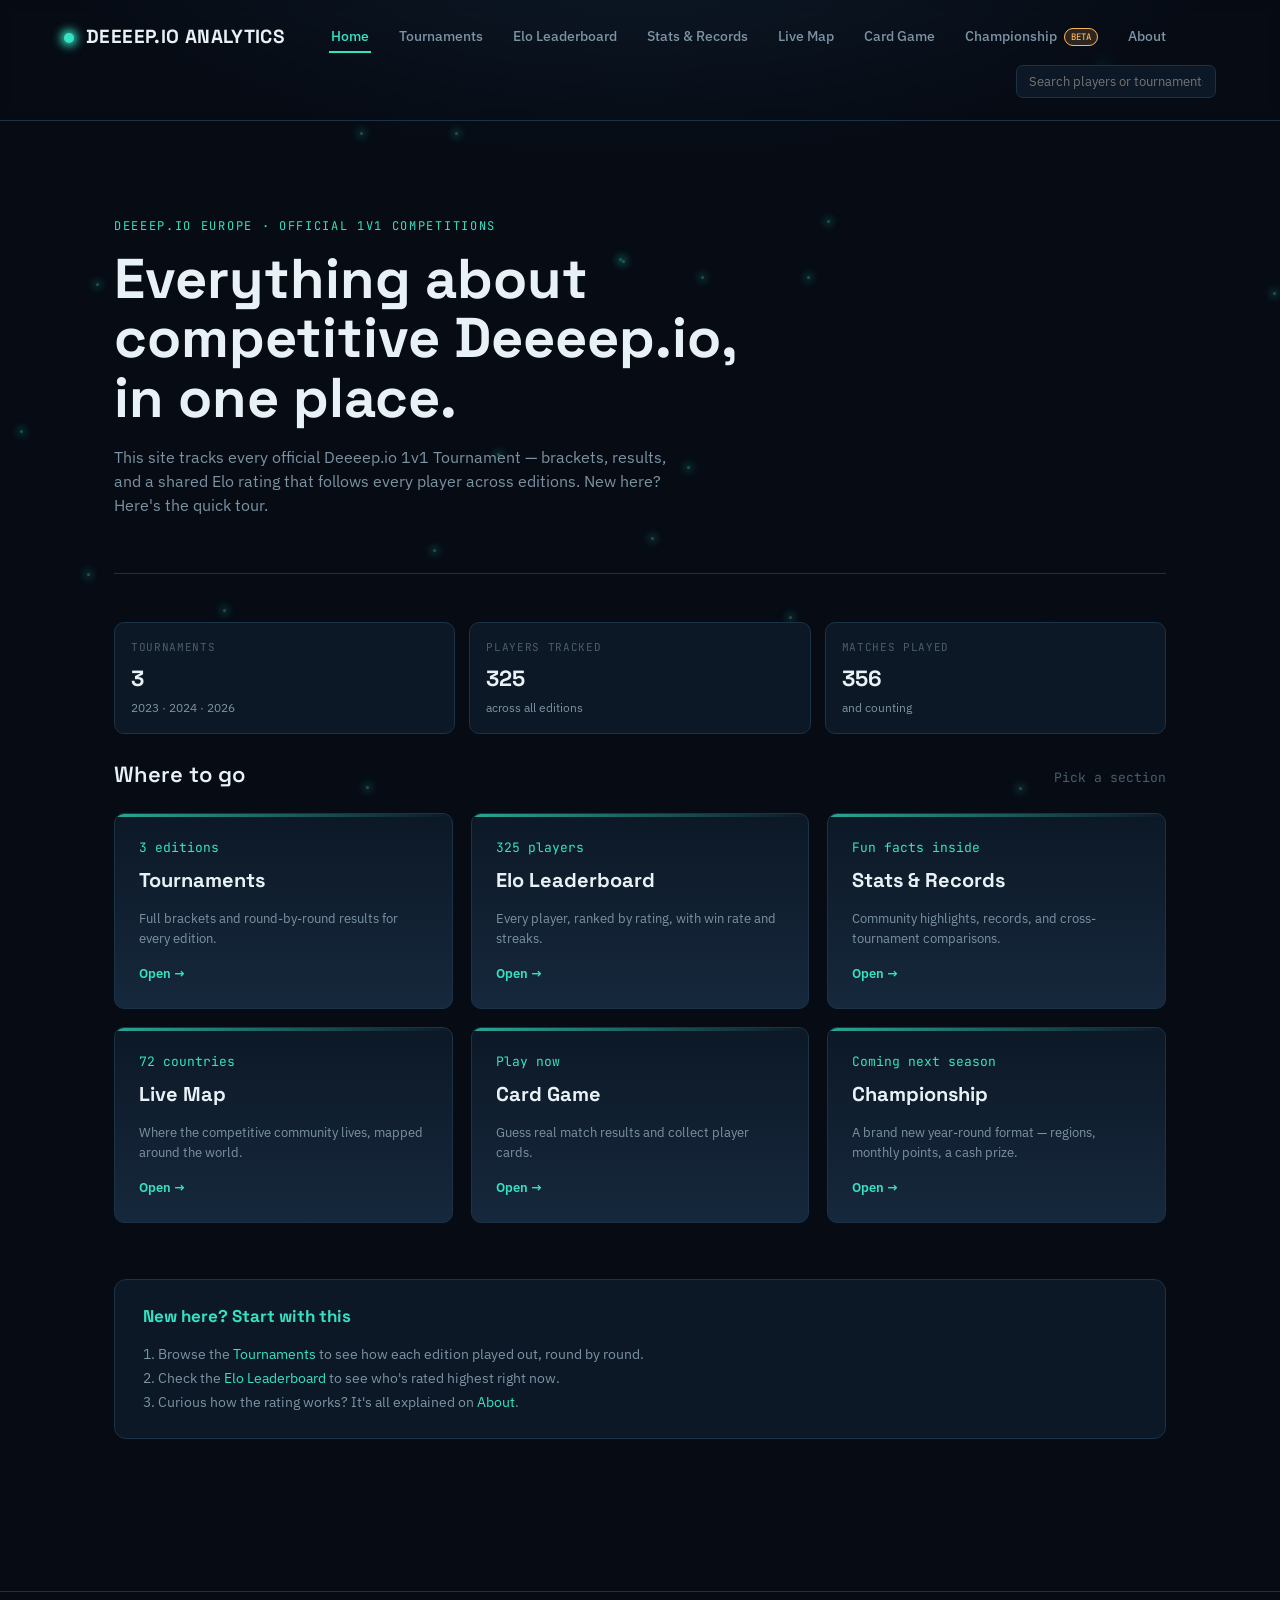
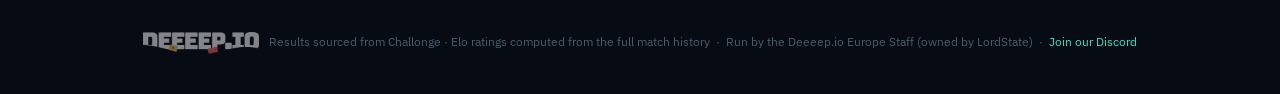
==== commit bdd1cb60: "Add files via upload" ====
--- a/index.html
+++ b/index.html
@@ -4,19 +4,19 @@
 <meta charset="UTF-8">
 <meta name="viewport" content="width=device-width, initial-scale=1.0">
 <title>Deeeep.io Analytics — Tournaments, Elo & Stats</title>
-<meta name="description" content="Official results, Elo rankings and stats for the Deeeep.io 1v1 Tournament — 2023, 2024, and the 256-player 2026 edition.">
+<meta name="description" content="The home for competitive Deeeep.io 1v1: tournament brackets, Elo rankings, live community map, and the upcoming Championship — all in one place.">
 <link rel="icon" type="image/png" href="favicon.png">
 <link rel="icon" type="image/x-icon" href="favicon.ico">
 <meta property="og:type" content="website">
 <meta property="og:site_name" content="Deeeep.io Analytics">
 <meta property="og:title" content="Deeeep.io Analytics — Tournaments, Elo & Stats">
-<meta property="og:description" content="Official results, Elo rankings and stats for the Deeeep.io 1v1 Tournament — 2023, 2024, and the 256-player 2026 edition.">
+<meta property="og:description" content="The home for competitive Deeeep.io 1v1: tournament brackets, Elo rankings, live community map, and the upcoming Championship — all in one place.">
 <meta property="og:image" content="https://deeeep-analytics.netlify.app/og-image.png">
 <meta property="og:image:width" content="1200">
 <meta property="og:image:height" content="630">
 <meta name="twitter:card" content="summary_large_image">
 <meta name="twitter:title" content="Deeeep.io Analytics — Tournaments, Elo & Stats">
-<meta name="twitter:description" content="Official results, Elo rankings and stats for the Deeeep.io 1v1 Tournament — 2023, 2024, and the 256-player 2026 edition.">
+<meta name="twitter:description" content="The home for competitive Deeeep.io 1v1: tournament brackets, Elo rankings, live community map, and the upcoming Championship — all in one place.">
 <meta name="twitter:image" content="https://deeeep-analytics.netlify.app/og-image.png">
 <link rel="stylesheet" href="style.css">
 </head>
@@ -25,7 +25,8 @@
 <header class="top">
   <div class="brand"><span class="glow-dot"></span> DEEEEP.IO ANALYTICS</div>
   <nav class="top-nav">
-    <a href="index.html" data-page="home">Tournaments</a>
+    <a href="index.html" data-page="home">Home</a>
+    <a href="tournaments.html" data-page="tournaments">Tournaments</a>
     <a href="leaderboard.html" data-page="leaderboard">Elo Leaderboard</a>
     <a href="stats.html" data-page="stats">Stats &amp; Records</a>
     <a href="live-map.html" data-page="live-map">Live Map</a>
@@ -37,35 +38,36 @@
 
 <main>
   <section class="hero">
-    <div class="eyebrow">Official 1v1 competitions</div>
-    <h1>The full history of Deeeep.io tournaments, round by round.</h1>
-    <p class="lead">Three editions, one shared Elo rating that evolves with every match. Every tournament is single elimination, best of 5.</p>
+    <div class="eyebrow">Deeeep.io Europe · Official 1v1 competitions</div>
+    <h1>Everything about competitive Deeeep.io, in one place.</h1>
+    <p class="lead">This site tracks every official Deeeep.io 1v1 Tournament — brackets, results, and a shared Elo rating that follows every player across editions. New here? Here's the quick tour.</p>
+  </section>
+
+  <section>
+    <div class="stat-grid" id="home-stats"></div>
   </section>
 
   <section>
     <div class="section-head">
-      <h2>2026 hype trailer</h2>
-      <span class="count">🏆 Biggest edition to date</span>
+      <h2>Where to go</h2>
+      <span class="count">Pick a section</span>
     </div>
-    <p class="lead" style="font-size:14px; margin-bottom:20px;">The biggest Deeeep.io 1v1 Tournament to date — watch the official hype trailer released before the 2026 edition kicked off.</p>
-    <div class="video-wrap">
-      <video controls preload="metadata" poster="video-poster.jpg" playsinline>
-        <source src="2026-hype-trailer.mp4" type="video/mp4">
-        Your browser doesn't support embedded video — <a href="2026-hype-trailer.mp4">download the trailer</a> instead.
-      </video>
-    </div>
+    <div class="t-grid" id="nav-grid"></div>
   </section>
 
   <section>
-    <div class="section-head">
-      <h2>Tournaments</h2>
-      <span class="count" id="t-count"></span>
+    <div class="about-block" style="border: 1px solid var(--border); background: var(--deep); border-radius: 12px; padding: 24px 28px;">
+      <h3 style="margin-top:0;">New here? Start with this</h3>
+      <p style="margin-bottom:0;">
+        1. Browse the <a href="tournaments.html" style="color:var(--bio-teal);">Tournaments</a> to see how each edition played out, round by round.<br>
+        2. Check the <a href="leaderboard.html" style="color:var(--bio-teal);">Elo Leaderboard</a> to see who's rated highest right now.<br>
+        3. Curious how the rating works? It's all explained on <a href="about.html" style="color:var(--bio-teal);">About</a>.
+      </p>
     </div>
-    <div class="t-grid" id="t-grid"></div>
   </section>
 </main>
 
-<footer><img src="game-icons.png" alt="" style="height:22px; opacity:0.5; vertical-align:middle; margin-right:10px;">Results sourced from Challonge · Elo ratings computed from the full match history &nbsp;·&nbsp; Run by the Deeeep.io Europe Staff (owned by LordState) &nbsp;·&nbsp; <a href="https://discord.gg/UAFnRKsabe" id="discord-link" target="_blank" rel="noopener" style="color:var(--bio-teal);">Join our Discord</a></footer>
+<footer><img src="game-icons.png" alt="" style="height:22px; opacity:0.5; vertical-align:middle; margin-right:10px;">Results sourced from Challonge · Elo ratings computed from the full match history &nbsp;·&nbsp; Run by the Deeeep.io Europe Staff (owned by LordState) &nbsp;·&nbsp; <a href="https://discord.gg/UAFnRKsabe" target="_blank" rel="noopener" style="color:var(--bio-teal);">Join our Discord</a></footer>
 
 <script src="data.js"></script>
 <script src="app.js"></script>
@@ -74,26 +76,30 @@
 initGlobalSearch();
 renderNav('home');
 
-const grid = document.getElementById('t-grid');
-document.getElementById('t-count').textContent = SITE_DATA.tournaments.length + ' tournaments';
+const gs = SITE_DATA.globalStats;
+document.getElementById('home-stats').innerHTML = `
+  <div class="stat-box"><div class="label">Tournaments</div><div class="value">${gs.totalTournaments}</div><div class="sub">2023 · 2024 · 2026</div></div>
+  <div class="stat-box"><div class="label">Players tracked</div><div class="value">${gs.totalPlayers}</div><div class="sub">across all editions</div></div>
+  <div class="stat-box"><div class="label">Matches played</div><div class="value">${gs.totalMatches}</div><div class="sub">and counting</div></div>
+`;
 
-SITE_DATA.tournaments.forEach(t => {
-  const isLive = t.status === 'Ongoing';
-  const card = document.createElement('a');
-  card.href = `tournament.html?slug=${t.slug}`;
-  card.className = 't-card';
-  card.innerHTML = `
-    <div class="year">${t.year}</div>
-    <h3>${t.name}</h3>
-    <div class="stats">
-      <div><b>${t.players}</b> players</div>
-      <div><b>${t.matchesPlayed}</b> matches played</div>
-    </div>
-    <span class="status-pill ${isLive ? 'live' : 'done'}">${isLive ? 'Ongoing' : 'Completed'}</span>
-    <div class="cta">View tournament →</div>
-  `;
-  grid.appendChild(card);
-});
+const sections = [
+  { href: 'tournaments.html', title: 'Tournaments', desc: 'Full brackets and round-by-round results for every edition.', tag: '3 editions' },
+  { href: 'leaderboard.html', title: 'Elo Leaderboard', desc: 'Every player, ranked by rating, with win rate and streaks.', tag: `${gs.totalPlayers} players` },
+  { href: 'stats.html', title: 'Stats & Records', desc: 'Community highlights, records, and cross-tournament comparisons.', tag: 'Fun facts inside' },
+  { href: 'live-map.html', title: 'Live Map', desc: 'Where the competitive community lives, mapped around the world.', tag: `${SITE_DATA.countryStats.length} countries` },
+  { href: 'card-game.html', title: 'Card Game', desc: 'Guess real match results and collect player cards.', tag: 'Play now' },
+  { href: 'championship.html', title: 'Championship', desc: 'A brand new year-round format — regions, monthly points, a cash prize.', tag: 'Coming next season' },
+];
+
+document.getElementById('nav-grid').innerHTML = sections.map(s => `
+  <a href="${s.href}" class="t-card">
+    <div class="year">${s.tag}</div>
+    <h3>${s.title}</h3>
+    <p class="stats" style="display:block; margin-bottom:16px;">${s.desc}</p>
+    <div class="cta">Open →</div>
+  </a>
+`).join('');
 </script>
 
 </body>
--- a/style.css
+++ b/style.css
@@ -528,6 +528,9 @@
 .sd-dot { width: 9px; height: 9px; border-radius: 50%; display: inline-block; }
 .sd-dot.sd-played { background: var(--bio-teal); }
 .sd-dot.sd-skipped { background: var(--text-faint); }
+.sd-dot.sd-final { background: var(--bio-amber); }
+.season-month.final { border-color: var(--bio-amber); background: rgba(255,180,84,0.06); }
+.final-weeks { color: var(--bio-amber); font-family: var(--font-mono); font-size: 12px; font-weight: 600; }
 .season-track { display: grid; grid-template-columns: repeat(6, 1fr); gap: 10px; margin-bottom: 24px; }
 .season-month {
   border: 1px solid var(--border); border-radius: 8px; padding: 10px 8px; text-align: center;
